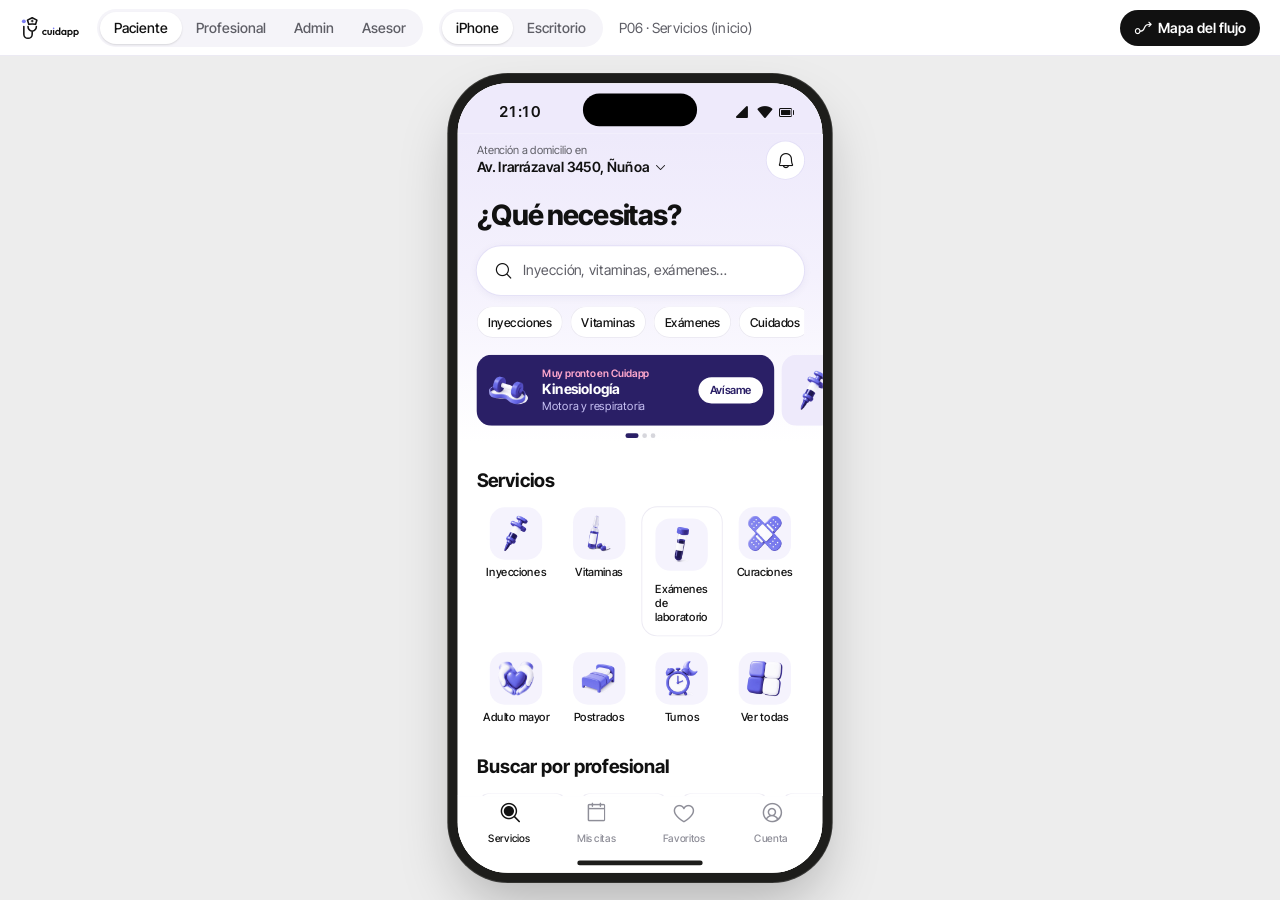
==== actual/index.html @ feb65330 "Profesional: interruptor «Disponible» arriba en Inicio" ====
<!doctype html><html lang="es"><head><meta charset="utf-8"><title>Cuidapp</title>
<meta name="robots" content="noindex">
<script>location.replace('../?r=20261026l' + location.hash);</script>
<meta http-equiv="refresh" content="0; url=../">
</head><body><a href="../">Ir a Cuidapp</a></body></html>
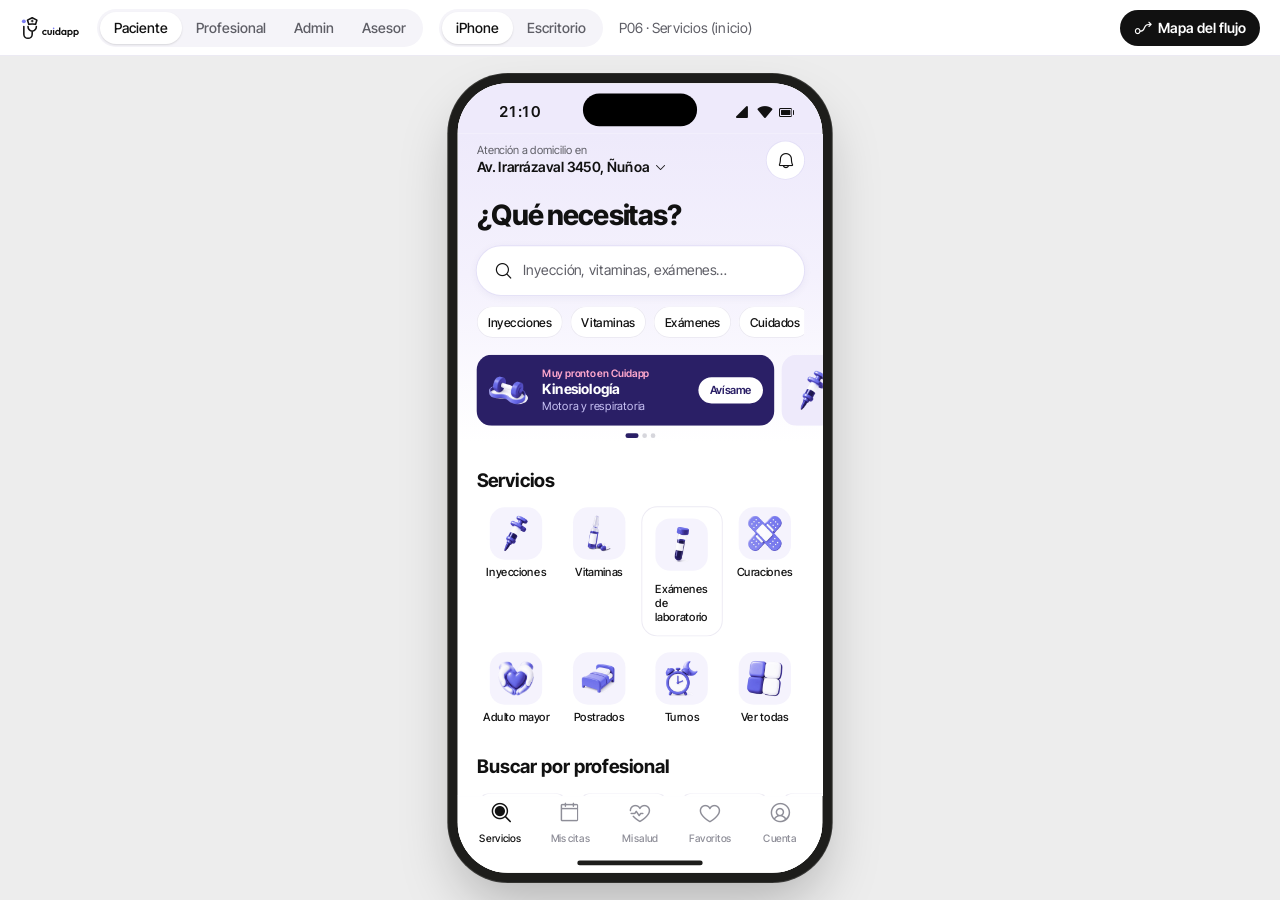
==== commit 295e222d: "Packs de exámenes, pestaña Mi salud, asesores Isapre (gratis + desbloqueo/membresía/Plus) y Destacad" ====
--- a/actual/index.html
+++ b/actual/index.html
@@ -1,5 +1,5 @@
 <!doctype html><html lang="es"><head><meta charset="utf-8"><title>Cuidapp</title>
 <meta name="robots" content="noindex">
-<script>location.replace('../?r=20261026l' + location.hash);</script>
+<script>location.replace('../?r=20261026n' + location.hash);</script>
 <meta http-equiv="refresh" content="0; url=../">
 </head><body><a href="../">Ir a Cuidapp</a></body></html>
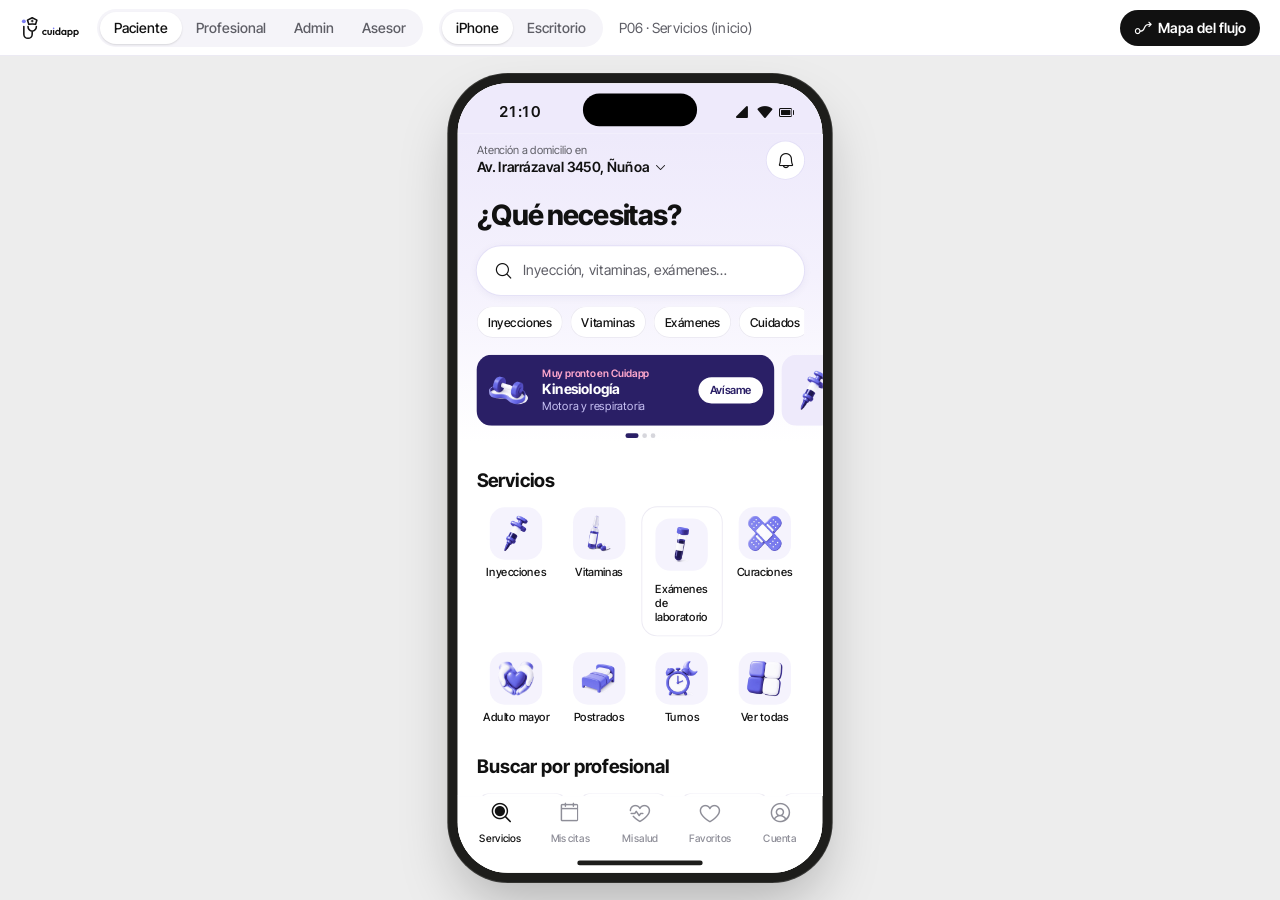
==== commit 74a401fb: "R20: «Rellenar 2749» guarda el código como texto (aparece el checklist); precios Destacado $9.990 y " ====
--- a/actual/index.html
+++ b/actual/index.html
@@ -1,5 +1,5 @@
 <!doctype html><html lang="es"><head><meta charset="utf-8"><title>Cuidapp</title>
 <meta name="robots" content="noindex">
-<script>location.replace('../?r=20261026n' + location.hash);</script>
+<script>location.replace('../?r=20261026o' + location.hash);</script>
 <meta http-equiv="refresh" content="0; url=../">
 </head><body><a href="../">Ir a Cuidapp</a></body></html>
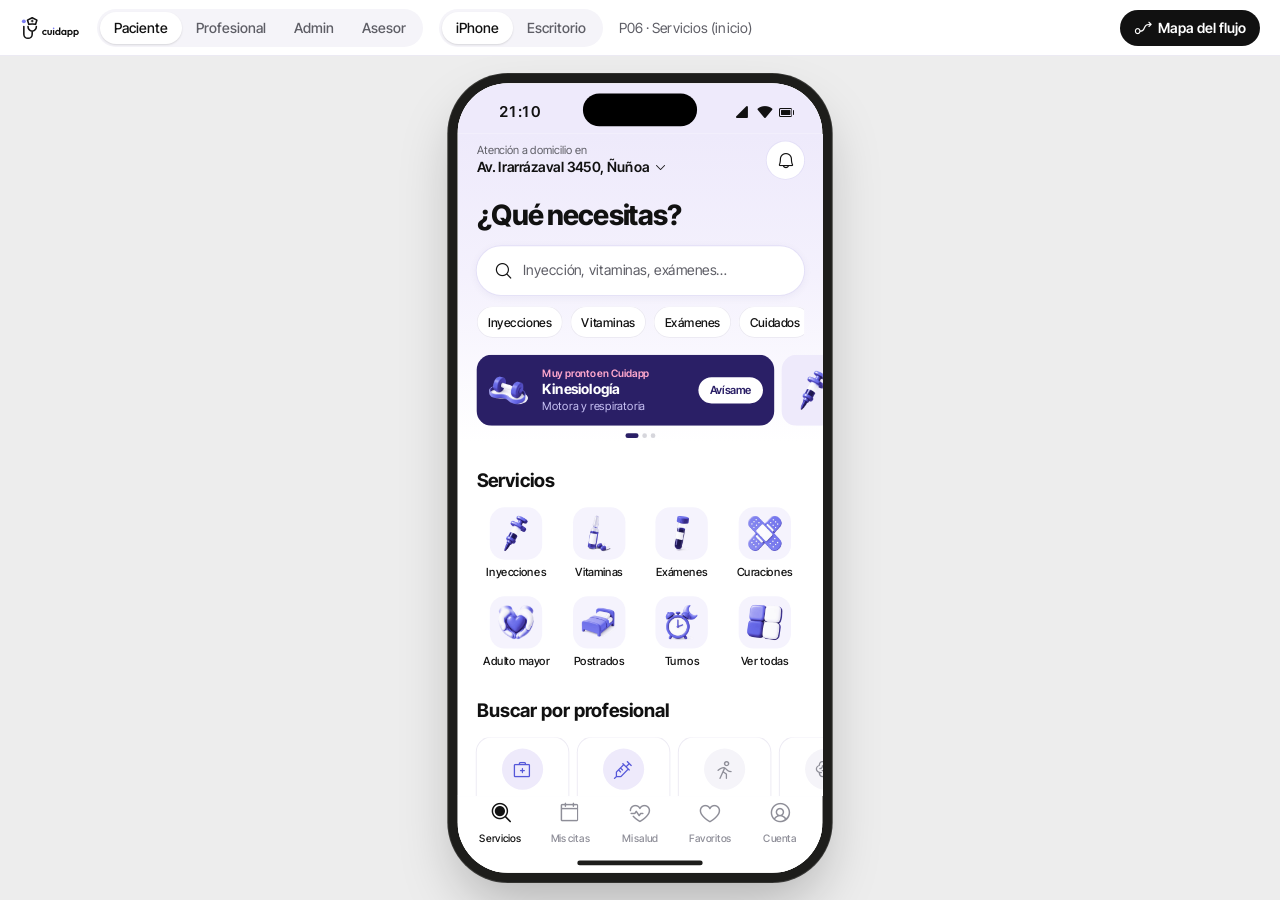
==== commit e1f84e16: "Asesores: lead $9.990, membresía $59.990 ilimitada, Destacado $19.990 por 1 mes; toma a domicilio co" ====
--- a/actual/index.html
+++ b/actual/index.html
@@ -1,5 +1,5 @@
 <!doctype html><html lang="es"><head><meta charset="utf-8"><title>Cuidapp</title>
 <meta name="robots" content="noindex">
-<script>location.replace('../?r=20261026o' + location.hash);</script>
+<script>location.replace('../?r=20261026p' + location.hash);</script>
 <meta http-equiv="refresh" content="0; url=../">
 </head><body><a href="../">Ir a Cuidapp</a></body></html>
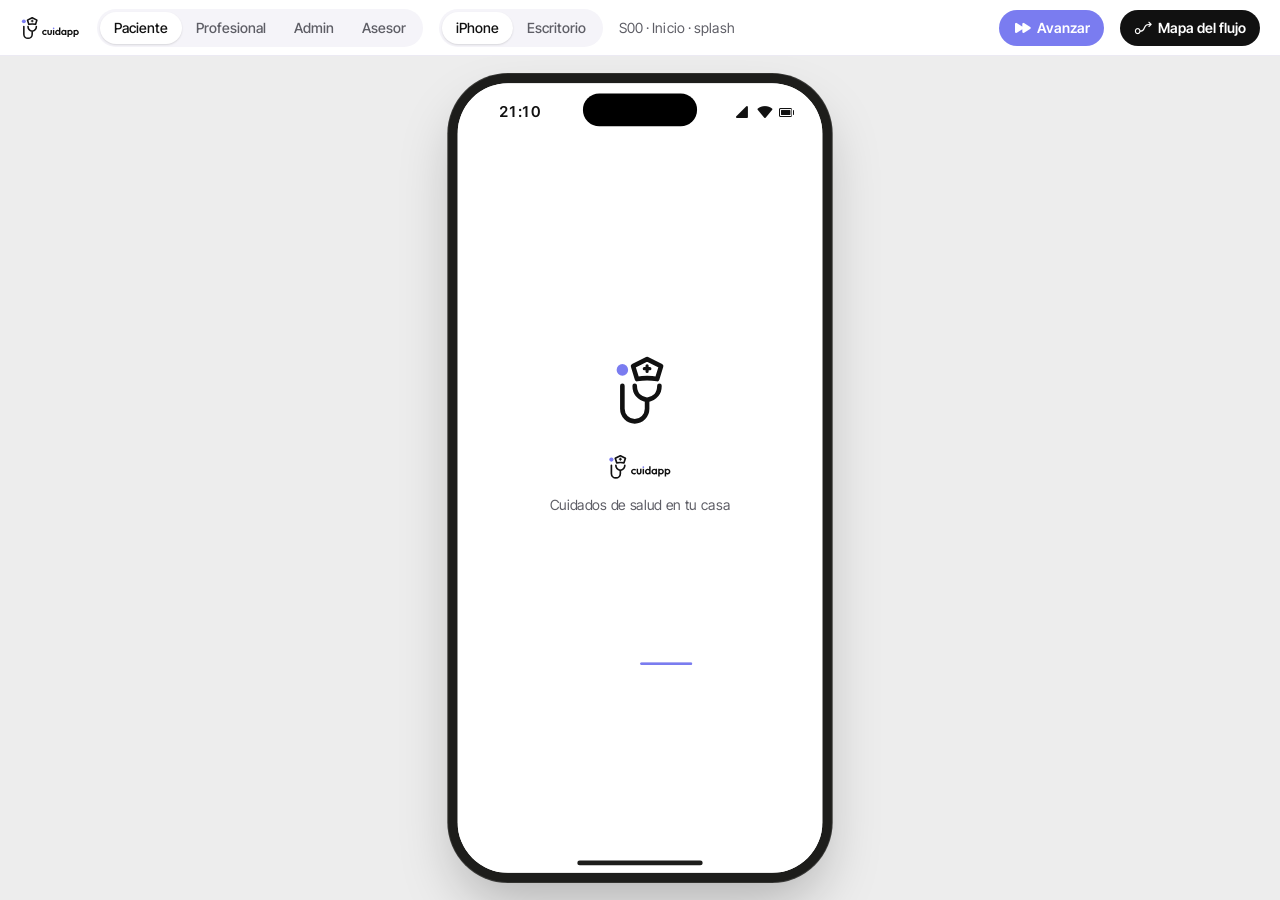
==== commit 5d22f8db: "Una sola app con arranque (splash + Soy paciente / Soy profesional); cuidadoras en v1; Billetera con" ====
--- a/actual/index.html
+++ b/actual/index.html
@@ -1,5 +1,5 @@
 <!doctype html><html lang="es"><head><meta charset="utf-8"><title>Cuidapp</title>
 <meta name="robots" content="noindex">
-<script>location.replace('../?r=20261026p' + location.hash);</script>
+<script>location.replace('../?r=20261026q' + location.hash);</script>
 <meta http-equiv="refresh" content="0; url=../">
 </head><body><a href="../">Ir a Cuidapp</a></body></html>
